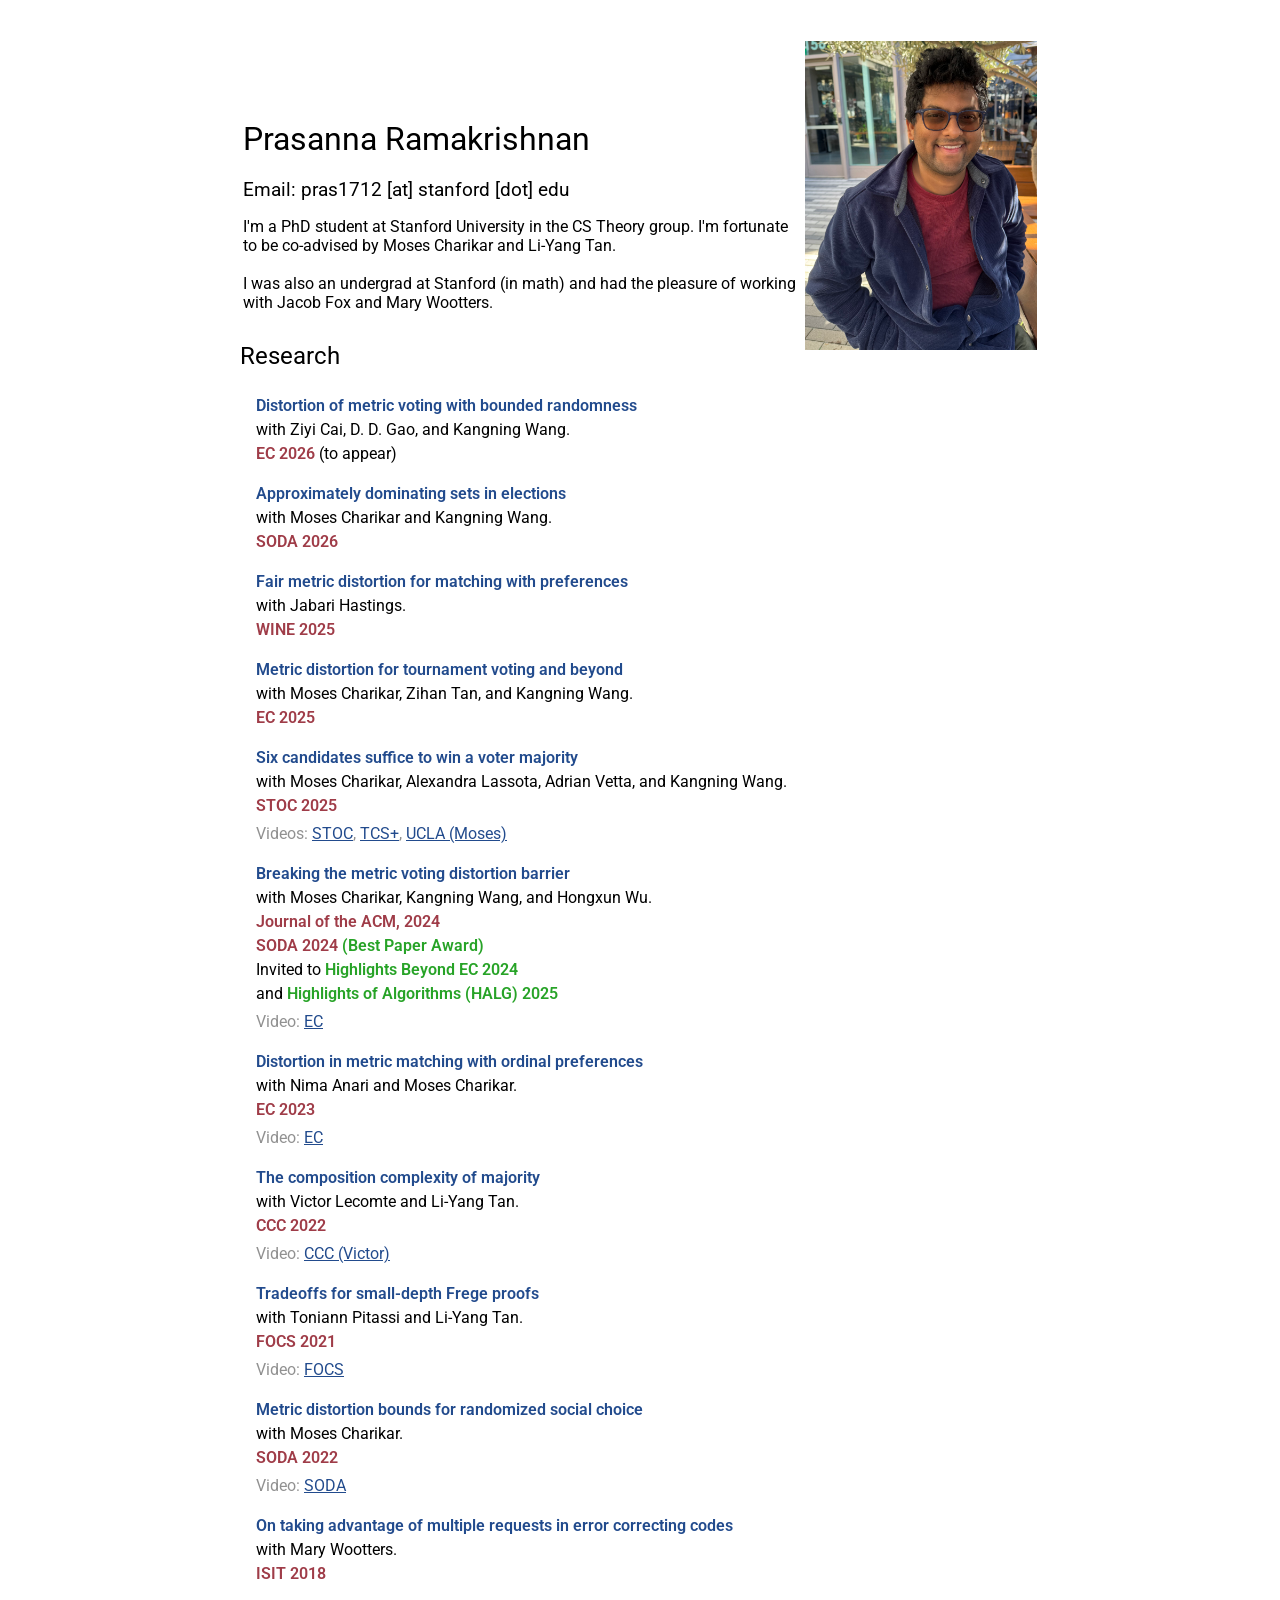
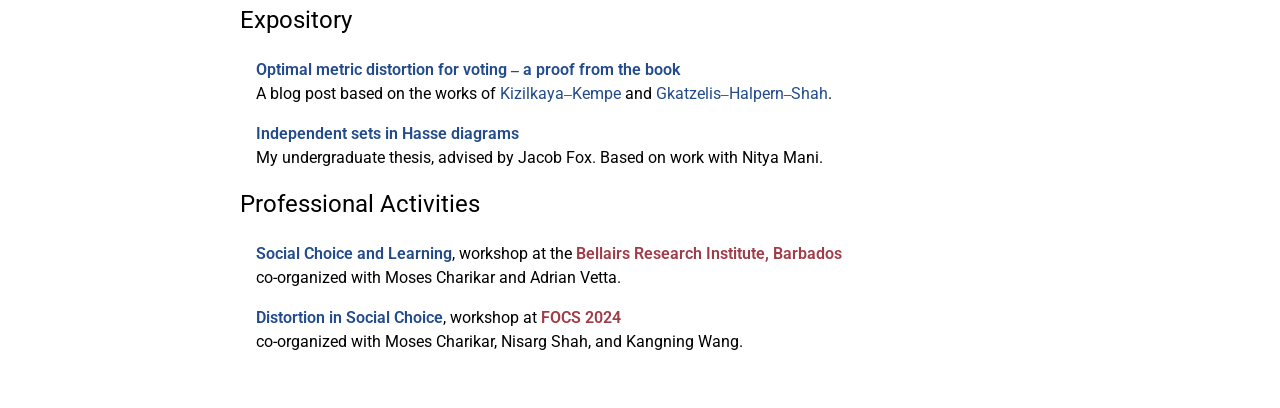
==== index.html @ f957ddaa "accepted to EC 2026" ====
<html>
    <head>
        <!-- I borrowed much of this from Saba Eskandarian, who is a really great guy
            https://crypto.stanford.edu/~saba/
        -->
        <title>
            Prasanna Ramakrishnan
        </title>

        <meta name="google-site-verification" content="ZoC6G767To0ddZ36Q3hKSgWgMZ3bg5sfzEWhWQR5rSc" />
        

        <!-- Add Google Fonts link for Roboto -->
        <link href="https://fonts.googleapis.com/css?family=Roboto&display=swap" rel="stylesheet">

        <style>

            body{
                /* font-family: Arial, Helvetica, sans-serif; */
                /*font-family: 'Trebuchet MS', sans-serif;*/
                font-family: 'Roboto', sans-serif;
                 /*font-family: 'Georgia', sans-serif; */
                padding: 30px;
                line-height: 1.5;
            }
            #main{
                /*background-color: #fffafa;*/
                max-width: 800px;
                margin: auto;
            }
            ul{
                list-style-type:none;
                padding-left: 0;
            }
            .paper{
                margin: 1em;
            }
            .award{
                color: #27a327;
                font-weight: 600;
            }
            .talk{
                color: #a7d2ec;
                font-weight: 100;
            }
            .co-authors{
                color: rgb(0, 0, 0);
            }
            .title{
                font-weight: 600;
            }
            .venue{
                font-weight: 600;
                /*color: #9D6446;*/
                color: #9F3C48;
            }
            .light{
                color: rgb(170, 170, 170);
            }
            a.reverse{ 
              color:#848484; 
              font-size:1em;
            } 
            h1{
                font-weight: normal;
            }
            h2{
                font-weight: normal;
            }
            h3{
                font-weight: normal;
                margin-bottom: 0px;
                margin-top: 0px;
            }
            a, a > tt {
                color:#224b8d;
                text-decoration: none;
            }
            a:hover {
                color:#848484;
            }
    
        </style>
    </head>
    
    <body><div id="main">
    <table>
    <tr>
    <td><br />
        <h1>Prasanna Ramakrishnan</h1>
    <h3>Email: pras1712 [at] stanford [dot] edu</h3>
    <p>I'm a PhD student at Stanford University in the CS Theory group. I'm fortunate to be co-advised by Moses Charikar and Li-Yang Tan. <br><br>

    I was also an undergrad at Stanford (in math) and had the pleasure of working with Jacob Fox and Mary Wootters.
    </a></p>

    <!-- <p>I was also an undergrad at Stanford (in math) and had the pleasure of working with Jacob Fox and Mary Wootters. </p> -->


    </td>
    <td><img src="pr-verve.jpg" width="232" height="309" align="right"><br /><span style="font-size: 75%; margin-left: 1em"></span></td>
    </tr>
    </table> 
    
    
    
    <h2 style="margin-top: -15px;">Research</h2>
    <p>
    <ul>

        <li class="paper">
            <a href="https://arxiv.org/abs/2602.08871">
            <span class="title">
                Distortion of metric voting with bounded randomness
            </span>
                </a><br />
    <span class="co-authors">with Ziyi Cai, D. D. Gao, and Kangning Wang.</span> <br />
    <span class="venue">EC 2026</span> (to appear)  
        </li>

         <li class="paper">
            <a href="https://arxiv.org/abs/2504.20372">
            <span class="title">
                Approximately dominating sets in elections
            </span>
                </a><br />
    <span class="co-authors">with Moses Charikar and Kangning Wang.</span> <br />
    <span class="venue">SODA 2026</span>  
        </li>

     	<li class="paper">
            <a href="https://arxiv.org/abs/2510.05460">
            <span class="title">
                Fair metric distortion for matching with preferences
            </span>
                </a><br />
    <span class="co-authors">with Jabari Hastings.</span> <br />
    <span class="venue">WINE 2025</span>  
        </li>


         <li class="paper">
            <a href="https://arxiv.org/abs/2505.13630">
            <span class="title">
                Metric distortion for tournament voting and beyond
            </span>
                </a><br />
    <span class="co-authors">with Moses Charikar, Zihan Tan, and Kangning Wang.</span> <br />
    <span class="venue">EC 2025</span> 
        </li>


    
         <li class="paper">
            <a href="https://arxiv.org/abs/2411.03390">
            <span class="title">
                Six candidates suffice to win a voter majority
            </span>
                </a><br />
    <span class="co-authors">with Moses Charikar, Alexandra Lassota, Adrian Vetta, and Kangning Wang.</span> <br />
    <span class="venue">STOC 2025</span> <br />
    
    <div style ="line-height:1.5em;color:#919191;font-size:1em;padding-top:.25em">
Videos: <a href="https://www.youtube.com/watch?v=F14DIkSh5DQ"><u>STOC</u></a>, <a href="https://www.youtube.com/watch?v=bHxgEHV146U"><u>TCS+</u></a>, <a href="https://www.youtube.com/watch?v=xcWMup4GXcs"><u>UCLA (Moses)</u></a> 
  </div>
        </li>
       
        <li class="paper">
            <a href="https://arxiv.org/abs/2306.17838">
            <span class="title">
                Breaking the metric voting distortion barrier
            </span>
                </a><br />
    <span class="co-authors">with Moses Charikar, Kangning Wang, and Hongxun Wu.</span> <br />
    <span class="venue"> Journal of the ACM, 2024</span><br />
    <span class="venue"> SODA 2024 </span> <span class="award">(Best Paper Award)</span> <br />
    Invited to  <span class="award">Highlights Beyond EC 2024</span> <br /> 
    and <span class="award">Highlights of Algorithms (HALG) 2025</span> <br/>
    <div style ="line-height:1.5em;color:#919191;font-size:1em;padding-top:.25em">
Video: <a href="https://www.youtube.com/watch?v=JP4caBw6sbk"><u>EC</u></a>
  </div>

        </li>
    
    
         <li class="paper">
            <a href="https://arxiv.org/abs/2305.12119">
                <span class="title">
                    Distortion in metric matching with ordinal preferences
                </span>
                </a><br />
    <span class="co-authors">with Nima Anari and Moses Charikar.</span> <br />
    <span class="venue">EC 2023</span><br/>
        
    <div style ="line-height:1.5em;color:#919191;font-size:1em;padding-top:.25em">
Video: <a href="https://youtu.be/SUSf5gjZhBo"><u>EC</u></a>
  </div>
  </li>
    
    
        <li class="paper">
            <a href="https://arxiv.org/abs/2205.02374">
                <span class="title">
                    The composition complexity of majority
                </span>
                </a><br />
    <span class="co-authors">with Victor Lecomte and Li-Yang Tan.</span> <br />
    <span class="venue">CCC 2022</span>
        <br/>
    <div style ="line-height:1.5em;color:#919191;font-size:1em;padding-top:.25em">
Video: <a href="https://www.youtube.com/watch?v=C3_VCwPAh_0"><u>CCC (Victor)</u></a>
  </div>
    
    
        <li class="paper">
            <a href="https://arxiv.org/abs/2111.07483">
                <span class="title">
                    Tradeoffs for small-depth Frege proofs
                </span>
                </a><br />
    <span class="co-authors">with Toniann Pitassi and Li-Yang Tan.</span> <br />
    <span class="venue">FOCS 2021</span>
        <br/>
    <div style ="line-height:1.5em;color:#919191;font-size:1em;padding-top:.25em">
Video: <a href="https://www.youtube.com/watch?v=I1C6q-HcM9Y"><u>FOCS</u></a>
  </div>

        </li>
    
        <li class="paper">
            <a href="https://arxiv.org/abs/2111.03694">
                <span class="title">
                Metric distortion bounds for randomized social choice
            </span>
                </a><br />
    <span class="co-authors">with Moses Charikar.</span> <br />
    <span class="venue">SODA 2022</span>
    <br/>
        
    <div style ="line-height:1.5em;color:#919191;font-size:1em;padding-top:.25em">
Video: <a href="https://www.youtube.com/watch?v=a3NoDWkccvk"><u>SODA</u></a>
  </div>
  </li>
    
    
        <li class="paper">
            <a href="https://arxiv.org/abs/1802.00875">
            <span class="title">
                On taking advantage of multiple requests in error correcting codes
            </span>
                </a><br />
    <span class="co-authors">with Mary Wootters.</span> <br />
    <span class="venue">ISIT 2018</span>
        </li>  
    
    </ul>
    </p>
    
    <h2 style="margin-top: 0px;">Expository</h2>
    <p>
    <ul>
       
        <li class="paper">
            <a href="https://theorydish.blog/2023/09/25/optimal-metric-distortion-for-voting-a-proof-from-the-book/">
                <span class="title">
                    Optimal metric distortion for voting <code>&#8212;</code> a proof from the book
                </span>
                </a><br />
    A blog post based on the works of <a href="https://arxiv.org/abs/2206.07098">Kizilkaya<code>&#8212;</code>Kempe</a> and <a href="https://arxiv.org/abs/2004.07447">Gkatzelis<code>&#8212;</code>Halpern<code>&#8212;</code>Shah</a>.
        </li>
    
    
            <li class="paper">
            <a href="https://web.stanford.edu/~pras1712/files/ug-thesis.pdf">
                <span class="title">
                Independent sets in Hasse diagrams
            </span>
                </a><br />
    My undergraduate thesis, advised by Jacob Fox. Based on work with Nitya Mani.
        </li>
    
    </ul>
    </p>
    
    
    <h2 style="margin-top: 0px;">Professional Activities</h2>
    <p>
    <ul>
        <li class="paper">
            <a href="https://www.math.mcgill.ca/vetta/workshop.html"><span class="title">Social Choice and Learning</span></a>, workshop at the <span class="venue">Bellairs Research Institute, Barbados</span> <br />
            co-organized with Moses Charikar and Adrian Vetta.
            </li>
        
        <li class="paper">
            <a href="https://sites.google.com/view/distortion-focs24/"><span class="title">Distortion in Social Choice</span></a>, workshop at <span class="venue">FOCS 2024</span> <br />
            co-organized with Moses Charikar, Nisarg Shah, and Kangning Wang.
            </li>
    </ul>
    </p>
    
    
    
    
    </div>
    </body>
    </html>
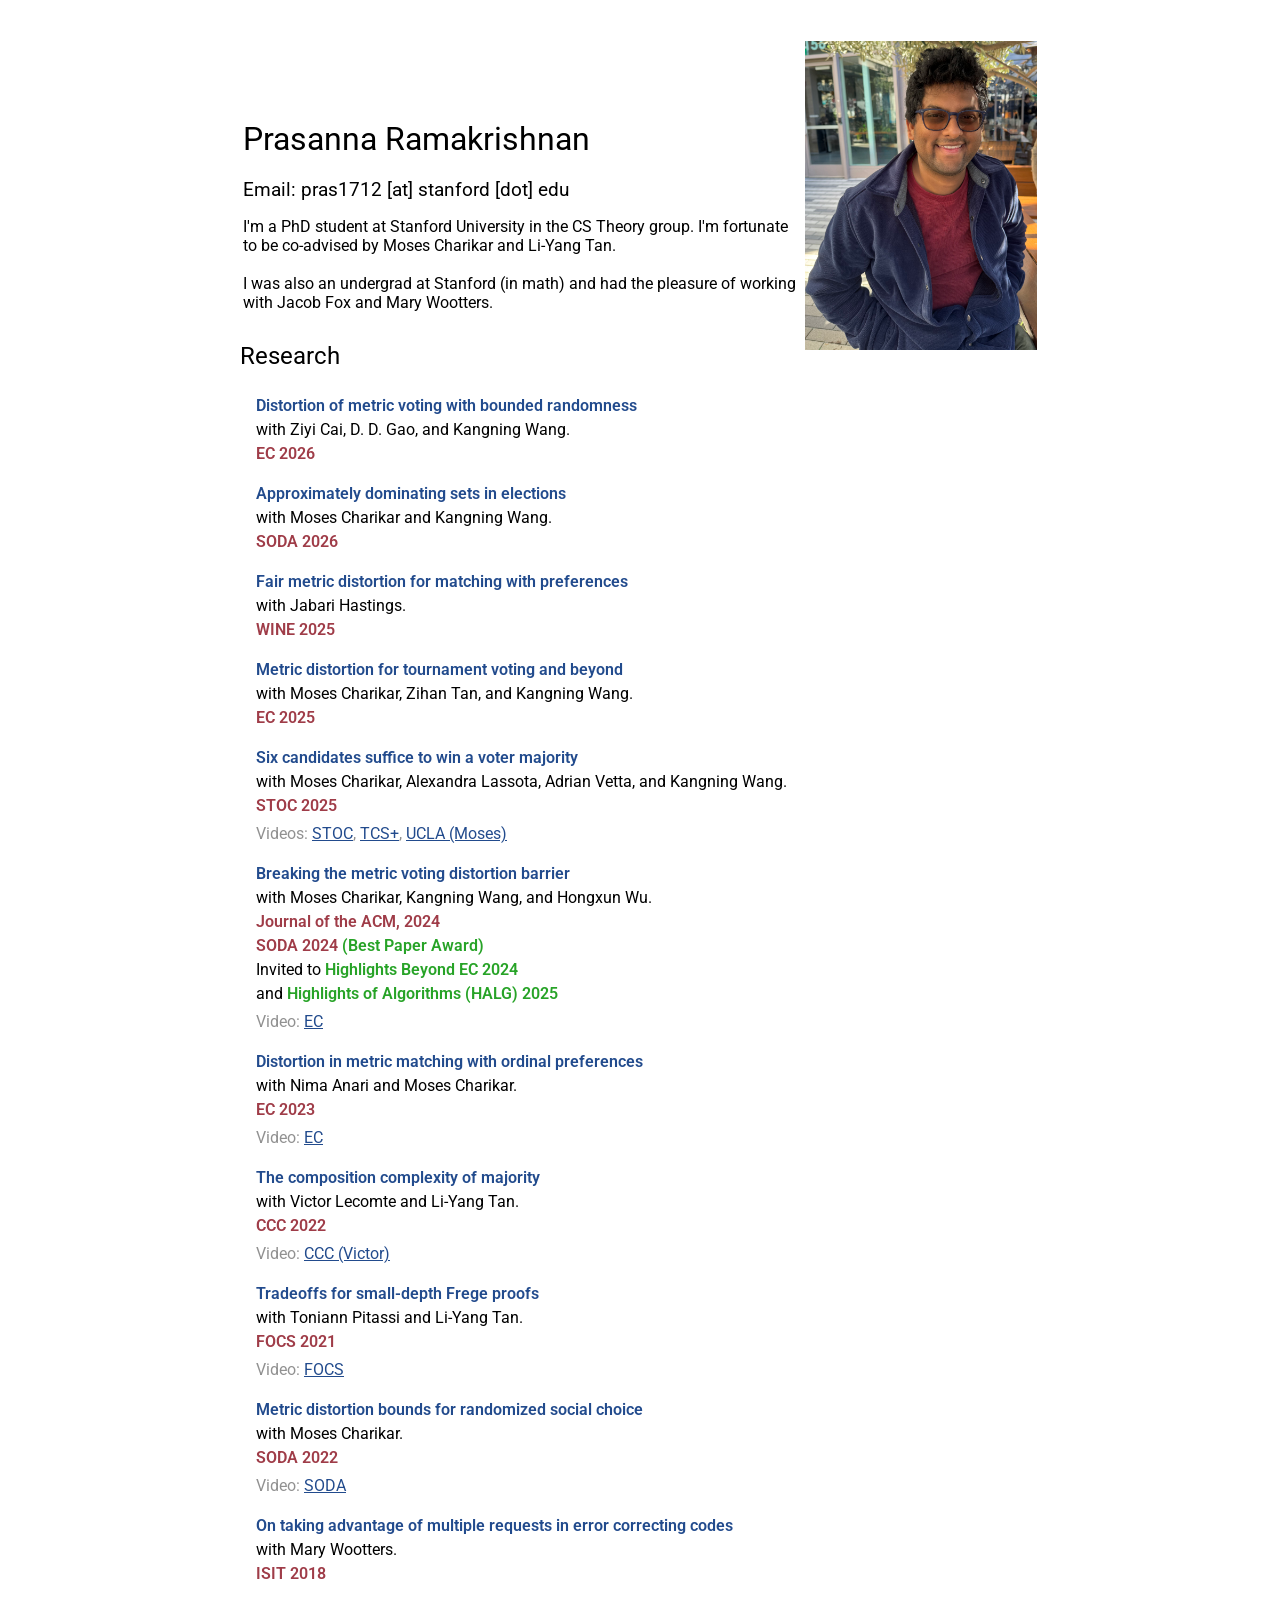
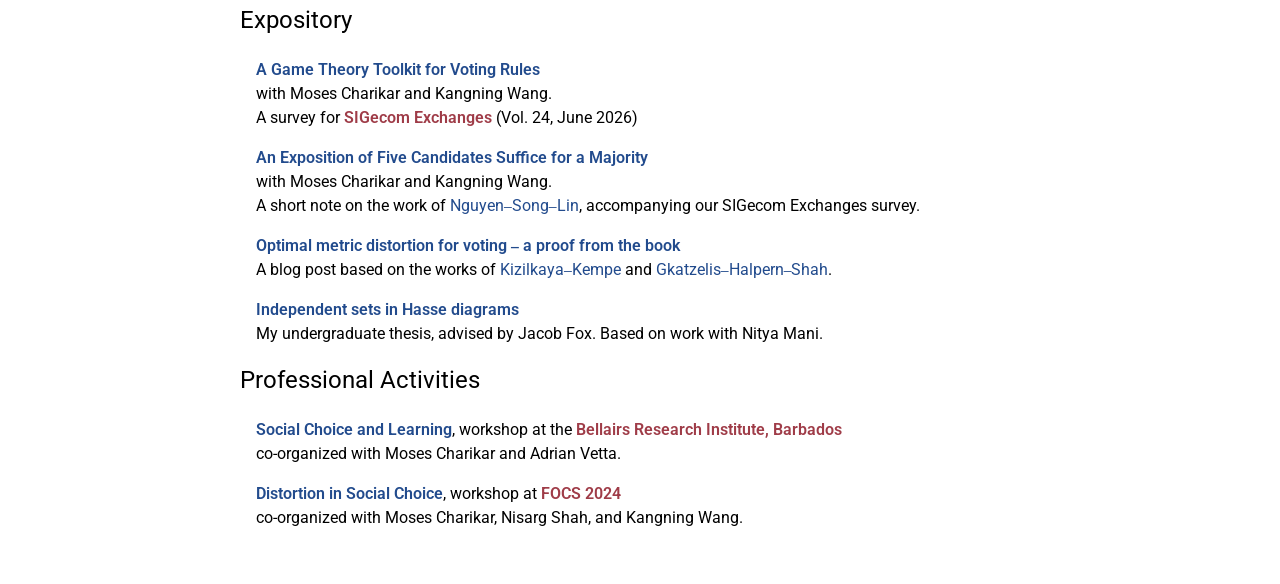
==== commit 02d66f54: "added sigecom exchanges article" ====
--- a/index.html
+++ b/index.html
@@ -116,7 +116,7 @@
             </span>
                 </a><br />
     <span class="co-authors">with Ziyi Cai, D. D. Gao, and Kangning Wang.</span> <br />
-    <span class="venue">EC 2026</span> (to appear)  
+    <span class="venue">EC 2026</span> 
         </li>
 
          <li class="paper">
@@ -260,6 +260,27 @@
     <h2 style="margin-top: 0px;">Expository</h2>
     <p>
     <ul>
+
+
+        <li class="paper">
+            <a href="https://www.sigecom.org/exchanges/volume_24/1/CHARIKAR.pdf">
+                <span class="title">
+                    A Game Theory Toolkit for Voting Rules
+                </span>
+                </a><br />
+    <span class="co-authors">with Moses Charikar and Kangning Wang.</span> <br />
+    A survey for <span class="venue">SIGecom Exchanges</span> (Vol. 24, June 2026) 
+        </li>
+
+        <li class="paper">
+            <a href="https://arxiv.org/abs/2606.14666">
+                <span class="title">
+                    An Exposition of Five Candidates Suffice for a Majority
+                </span>
+                </a><br />
+    <span class="co-authors">with Moses Charikar and Kangning Wang.</span> <br />
+    A short note on the work of <a href="https://arxiv.org/abs/2506.22133">Nguyen<code>&#8212;</code>Song<code>&#8212;</code>Lin</a>, accompanying our SIGecom Exchanges survey.
+        </li>
        
         <li class="paper">
             <a href="https://theorydish.blog/2023/09/25/optimal-metric-distortion-for-voting-a-proof-from-the-book/">
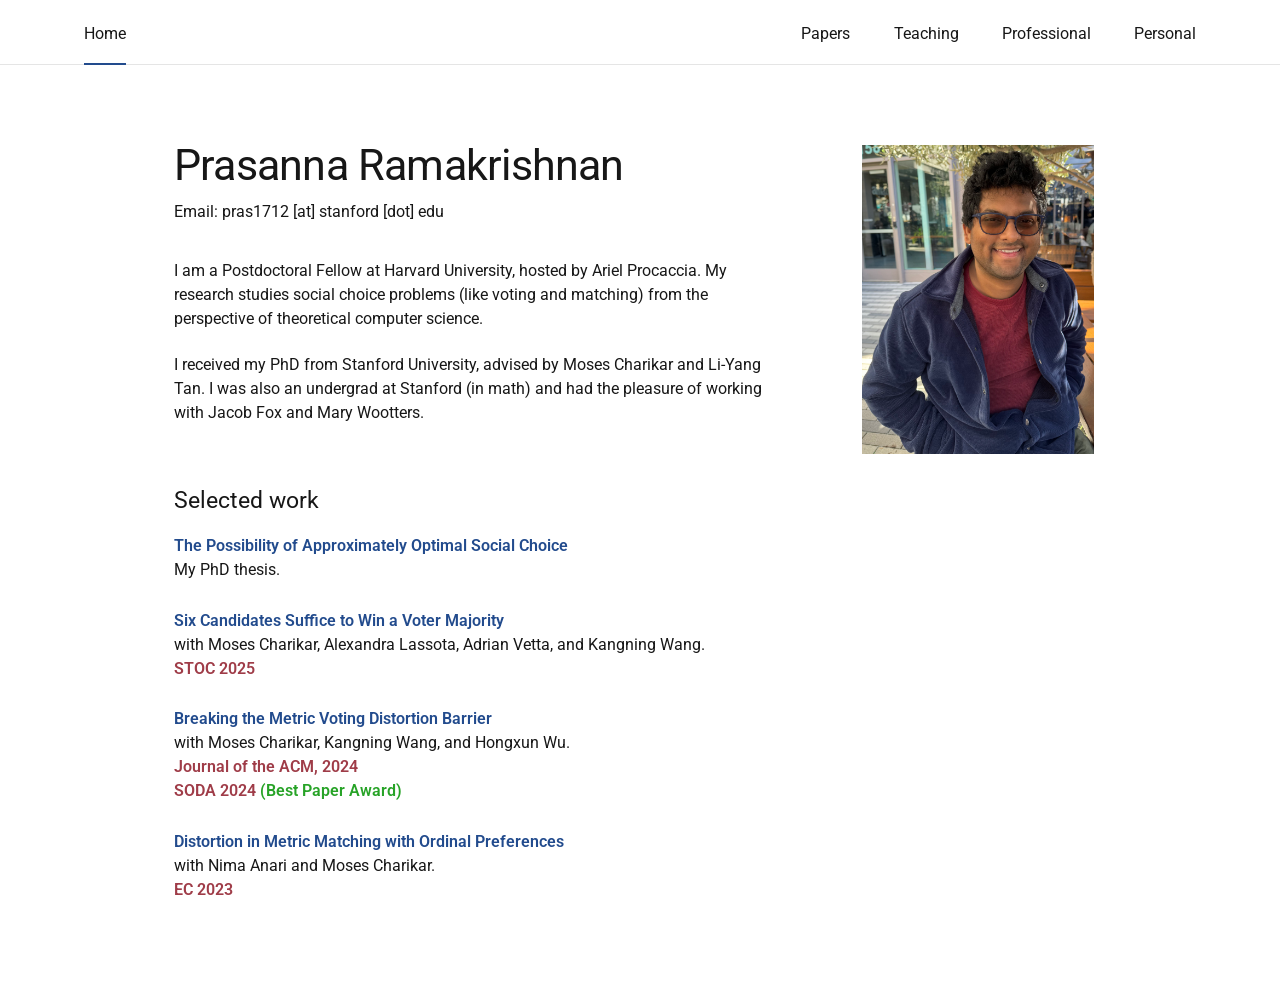
==== commit bffeda05: "postdoc website redesign" ====
--- a/index.html
+++ b/index.html
@@ -1,329 +1,69 @@
-
-<html>
-    <head>
-        <!-- I borrowed much of this from Saba Eskandarian, who is a really great guy
-            https://crypto.stanford.edu/~saba/
-        -->
-        <title>
-            Prasanna Ramakrishnan
-        </title>
-
-        <meta name="google-site-verification" content="ZoC6G767To0ddZ36Q3hKSgWgMZ3bg5sfzEWhWQR5rSc" />
-        
-
-        <!-- Add Google Fonts link for Roboto -->
-        <link href="https://fonts.googleapis.com/css?family=Roboto&display=swap" rel="stylesheet">
-
-        <style>
-
-            body{
-                /* font-family: Arial, Helvetica, sans-serif; */
-                /*font-family: 'Trebuchet MS', sans-serif;*/
-                font-family: 'Roboto', sans-serif;
-                 /*font-family: 'Georgia', sans-serif; */
-                padding: 30px;
-                line-height: 1.5;
-            }
-            #main{
-                /*background-color: #fffafa;*/
-                max-width: 800px;
-                margin: auto;
-            }
-            ul{
-                list-style-type:none;
-                padding-left: 0;
-            }
-            .paper{
-                margin: 1em;
-            }
-            .award{
-                color: #27a327;
-                font-weight: 600;
-            }
-            .talk{
-                color: #a7d2ec;
-                font-weight: 100;
-            }
-            .co-authors{
-                color: rgb(0, 0, 0);
-            }
-            .title{
-                font-weight: 600;
-            }
-            .venue{
-                font-weight: 600;
-                /*color: #9D6446;*/
-                color: #9F3C48;
-            }
-            .light{
-                color: rgb(170, 170, 170);
-            }
-            a.reverse{ 
-              color:#848484; 
-              font-size:1em;
-            } 
-            h1{
-                font-weight: normal;
-            }
-            h2{
-                font-weight: normal;
-            }
-            h3{
-                font-weight: normal;
-                margin-bottom: 0px;
-                margin-top: 0px;
-            }
-            a, a > tt {
-                color:#224b8d;
-                text-decoration: none;
-            }
-            a:hover {
-                color:#848484;
-            }
-    
-        </style>
-    </head>
-    
-    <body><div id="main">
-    <table>
-    <tr>
-    <td><br />
-        <h1>Prasanna Ramakrishnan</h1>
-    <h3>Email: pras1712 [at] stanford [dot] edu</h3>
-    <p>I'm a PhD student at Stanford University in the CS Theory group. I'm fortunate to be co-advised by Moses Charikar and Li-Yang Tan. <br><br>
-
-    I was also an undergrad at Stanford (in math) and had the pleasure of working with Jacob Fox and Mary Wootters.
-    </a></p>
-
-    <!-- <p>I was also an undergrad at Stanford (in math) and had the pleasure of working with Jacob Fox and Mary Wootters. </p> -->
-
-
-    </td>
-    <td><img src="pr-verve.jpg" width="232" height="309" align="right"><br /><span style="font-size: 75%; margin-left: 1em"></span></td>
-    </tr>
-    </table> 
-    
-    
-    
-    <h2 style="margin-top: -15px;">Research</h2>
-    <p>
-    <ul>
-
-        <li class="paper">
-            <a href="https://arxiv.org/abs/2602.08871">
-            <span class="title">
-                Distortion of metric voting with bounded randomness
-            </span>
-                </a><br />
-    <span class="co-authors">with Ziyi Cai, D. D. Gao, and Kangning Wang.</span> <br />
-    <span class="venue">EC 2026</span> 
-        </li>
-
-         <li class="paper">
-            <a href="https://arxiv.org/abs/2504.20372">
-            <span class="title">
-                Approximately dominating sets in elections
-            </span>
-                </a><br />
-    <span class="co-authors">with Moses Charikar and Kangning Wang.</span> <br />
-    <span class="venue">SODA 2026</span>  
-        </li>
-
-     	<li class="paper">
-            <a href="https://arxiv.org/abs/2510.05460">
-            <span class="title">
-                Fair metric distortion for matching with preferences
-            </span>
-                </a><br />
-    <span class="co-authors">with Jabari Hastings.</span> <br />
-    <span class="venue">WINE 2025</span>  
-        </li>
-
-
-         <li class="paper">
-            <a href="https://arxiv.org/abs/2505.13630">
-            <span class="title">
-                Metric distortion for tournament voting and beyond
-            </span>
-                </a><br />
-    <span class="co-authors">with Moses Charikar, Zihan Tan, and Kangning Wang.</span> <br />
-    <span class="venue">EC 2025</span> 
-        </li>
-
-
-    
-         <li class="paper">
-            <a href="https://arxiv.org/abs/2411.03390">
-            <span class="title">
-                Six candidates suffice to win a voter majority
-            </span>
-                </a><br />
-    <span class="co-authors">with Moses Charikar, Alexandra Lassota, Adrian Vetta, and Kangning Wang.</span> <br />
-    <span class="venue">STOC 2025</span> <br />
-    
-    <div style ="line-height:1.5em;color:#919191;font-size:1em;padding-top:.25em">
-Videos: <a href="https://www.youtube.com/watch?v=F14DIkSh5DQ"><u>STOC</u></a>, <a href="https://www.youtube.com/watch?v=bHxgEHV146U"><u>TCS+</u></a>, <a href="https://www.youtube.com/watch?v=xcWMup4GXcs"><u>UCLA (Moses)</u></a> 
-  </div>
-        </li>
-       
-        <li class="paper">
-            <a href="https://arxiv.org/abs/2306.17838">
-            <span class="title">
-                Breaking the metric voting distortion barrier
-            </span>
-                </a><br />
-    <span class="co-authors">with Moses Charikar, Kangning Wang, and Hongxun Wu.</span> <br />
-    <span class="venue"> Journal of the ACM, 2024</span><br />
-    <span class="venue"> SODA 2024 </span> <span class="award">(Best Paper Award)</span> <br />
-    Invited to  <span class="award">Highlights Beyond EC 2024</span> <br /> 
-    and <span class="award">Highlights of Algorithms (HALG) 2025</span> <br/>
-    <div style ="line-height:1.5em;color:#919191;font-size:1em;padding-top:.25em">
-Video: <a href="https://www.youtube.com/watch?v=JP4caBw6sbk"><u>EC</u></a>
-  </div>
-
-        </li>
-    
-    
-         <li class="paper">
-            <a href="https://arxiv.org/abs/2305.12119">
-                <span class="title">
-                    Distortion in metric matching with ordinal preferences
-                </span>
-                </a><br />
-    <span class="co-authors">with Nima Anari and Moses Charikar.</span> <br />
-    <span class="venue">EC 2023</span><br/>
-        
-    <div style ="line-height:1.5em;color:#919191;font-size:1em;padding-top:.25em">
-Video: <a href="https://youtu.be/SUSf5gjZhBo"><u>EC</u></a>
-  </div>
-  </li>
-    
-    
-        <li class="paper">
-            <a href="https://arxiv.org/abs/2205.02374">
-                <span class="title">
-                    The composition complexity of majority
-                </span>
-                </a><br />
-    <span class="co-authors">with Victor Lecomte and Li-Yang Tan.</span> <br />
-    <span class="venue">CCC 2022</span>
-        <br/>
-    <div style ="line-height:1.5em;color:#919191;font-size:1em;padding-top:.25em">
-Video: <a href="https://www.youtube.com/watch?v=C3_VCwPAh_0"><u>CCC (Victor)</u></a>
-  </div>
-    
-    
-        <li class="paper">
-            <a href="https://arxiv.org/abs/2111.07483">
-                <span class="title">
-                    Tradeoffs for small-depth Frege proofs
-                </span>
-                </a><br />
-    <span class="co-authors">with Toniann Pitassi and Li-Yang Tan.</span> <br />
-    <span class="venue">FOCS 2021</span>
-        <br/>
-    <div style ="line-height:1.5em;color:#919191;font-size:1em;padding-top:.25em">
-Video: <a href="https://www.youtube.com/watch?v=I1C6q-HcM9Y"><u>FOCS</u></a>
-  </div>
-
-        </li>
-    
-        <li class="paper">
-            <a href="https://arxiv.org/abs/2111.03694">
-                <span class="title">
-                Metric distortion bounds for randomized social choice
-            </span>
-                </a><br />
-    <span class="co-authors">with Moses Charikar.</span> <br />
-    <span class="venue">SODA 2022</span>
-    <br/>
-        
-    <div style ="line-height:1.5em;color:#919191;font-size:1em;padding-top:.25em">
-Video: <a href="https://www.youtube.com/watch?v=a3NoDWkccvk"><u>SODA</u></a>
-  </div>
-  </li>
-    
-    
-        <li class="paper">
-            <a href="https://arxiv.org/abs/1802.00875">
-            <span class="title">
-                On taking advantage of multiple requests in error correcting codes
-            </span>
-                </a><br />
-    <span class="co-authors">with Mary Wootters.</span> <br />
-    <span class="venue">ISIT 2018</span>
-        </li>  
-    
-    </ul>
-    </p>
-    
-    <h2 style="margin-top: 0px;">Expository</h2>
-    <p>
-    <ul>
-
-
-        <li class="paper">
-            <a href="https://www.sigecom.org/exchanges/volume_24/1/CHARIKAR.pdf">
-                <span class="title">
-                    A Game Theory Toolkit for Voting Rules
-                </span>
-                </a><br />
-    <span class="co-authors">with Moses Charikar and Kangning Wang.</span> <br />
-    A survey for <span class="venue">SIGecom Exchanges</span> (Vol. 24, June 2026) 
-        </li>
-
-        <li class="paper">
-            <a href="https://arxiv.org/abs/2606.14666">
-                <span class="title">
-                    An Exposition of Five Candidates Suffice for a Majority
-                </span>
-                </a><br />
-    <span class="co-authors">with Moses Charikar and Kangning Wang.</span> <br />
-    A short note on the work of <a href="https://arxiv.org/abs/2506.22133">Nguyen<code>&#8212;</code>Song<code>&#8212;</code>Lin</a>, accompanying our SIGecom Exchanges survey.
-        </li>
-       
-        <li class="paper">
-            <a href="https://theorydish.blog/2023/09/25/optimal-metric-distortion-for-voting-a-proof-from-the-book/">
-                <span class="title">
-                    Optimal metric distortion for voting <code>&#8212;</code> a proof from the book
-                </span>
-                </a><br />
-    A blog post based on the works of <a href="https://arxiv.org/abs/2206.07098">Kizilkaya<code>&#8212;</code>Kempe</a> and <a href="https://arxiv.org/abs/2004.07447">Gkatzelis<code>&#8212;</code>Halpern<code>&#8212;</code>Shah</a>.
-        </li>
-    
-    
-            <li class="paper">
-            <a href="https://web.stanford.edu/~pras1712/files/ug-thesis.pdf">
-                <span class="title">
-                Independent sets in Hasse diagrams
-            </span>
-                </a><br />
-    My undergraduate thesis, advised by Jacob Fox. Based on work with Nitya Mani.
-        </li>
-    
-    </ul>
-    </p>
-    
-    
-    <h2 style="margin-top: 0px;">Professional Activities</h2>
-    <p>
-    <ul>
-        <li class="paper">
-            <a href="https://www.math.mcgill.ca/vetta/workshop.html"><span class="title">Social Choice and Learning</span></a>, workshop at the <span class="venue">Bellairs Research Institute, Barbados</span> <br />
-            co-organized with Moses Charikar and Adrian Vetta.
+<!doctype html>
+<html lang="en">
+  <head>
+    <meta charset="utf-8">
+    <meta name="viewport" content="width=device-width, initial-scale=1">
+    <title>Prasanna Ramakrishnan</title>
+    <meta name="description" content="Academic website of Prasanna Ramakrishnan, a theoretical computer scientist studying social choice.">
+    <meta name="google-site-verification" content="ZoC6G767To0ddZ36Q3hKSgWgMZ3bg5sfzEWhWQR5rSc">
+    <link rel="preconnect" href="https://fonts.googleapis.com">
+    <link rel="preconnect" href="https://fonts.gstatic.com" crossorigin>
+    <link href="https://fonts.googleapis.com/css2?family=Roboto:wght@400;500;600&amp;display=swap" rel="stylesheet">
+    <link rel="stylesheet" href="styles.css">
+  </head>
+  <body>
+    <div class="site-shell">
+      <header class="site-header">
+        <nav class="site-nav" aria-label="Primary navigation">
+          <a class="nav-link active" href="index.html" aria-current="page">Home</a>
+          <div class="nav-group">
+            <a class="nav-link" href="papers.html">Papers</a>
+            <a class="nav-link" href="teaching.html">Teaching</a>
+            <a class="nav-link" href="professional.html">Professional</a>
+            <a class="nav-link" href="personal.html">Personal</a>
+          </div>
+        </nav>
+      </header>
+      <main class="home-main">
+        <section class="intro" aria-labelledby="page-title">
+          <div class="intro-copy">
+            <h1 id="page-title">Prasanna Ramakrishnan</h1>
+            <p class="email">Email: pras1712 [at] stanford [dot] edu</p>
+            <div class="bio">
+              <p>I am a Postdoctoral Fellow at Harvard University, hosted by Ariel Procaccia. My research studies social choice problems (like voting and matching) from the perspective of theoretical computer science.</p>
+              <p>I received my PhD from Stanford University, advised by Moses Charikar and Li-Yang Tan. I was also an undergrad at Stanford (in math) and had the pleasure of working with Jacob Fox and Mary Wootters.</p>
+            </div>
+          </div>
+          <img class="portrait" src="pr-verve.jpg" alt="Prasanna Ramakrishnan" width="232" height="309">
+        </section>
+        <section class="selected-work" aria-labelledby="selected-work-heading">
+          <h2 id="selected-work-heading">Selected work</h2>
+          <ul class="paper-list selected-work-list">
+            <li class="paper-item">
+              <a class="paper-title" href="https://purl.stanford.edu/mh952mh5921">The Possibility of Approximately Optimal Social Choice</a>
+              <div>My PhD thesis.</div>
             </li>
-        
-        <li class="paper">
-            <a href="https://sites.google.com/view/distortion-focs24/"><span class="title">Distortion in Social Choice</span></a>, workshop at <span class="venue">FOCS 2024</span> <br />
-            co-organized with Moses Charikar, Nisarg Shah, and Kangning Wang.
+            <li class="paper-item">
+              <a class="paper-title" href="https://arxiv.org/abs/2411.03390">Six Candidates Suffice to Win a Voter Majority</a>
+              <div>with Moses Charikar, Alexandra Lassota, Adrian Vetta, and Kangning Wang.</div>
+              <div><span class="venue">STOC 2025</span></div>
             </li>
-    </ul>
-    </p>
-    
-    
-    
-    
+            <li class="paper-item">
+              <a class="paper-title" href="https://arxiv.org/abs/2306.17838">Breaking the Metric Voting Distortion Barrier</a>
+              <div>with Moses Charikar, Kangning Wang, and Hongxun Wu.</div>
+              <div>
+                <span class="venue">Journal of the ACM, 2024</span><br>
+                <span class="venue">SODA 2024</span> <span class="award">(Best Paper Award)</span>
+              </div>
+            </li>
+            <li class="paper-item">
+              <a class="paper-title" href="https://arxiv.org/abs/2305.12119">Distortion in Metric Matching with Ordinal Preferences</a>
+              <div>with Nima Anari and Moses Charikar.</div>
+              <div><span class="venue">EC 2023</span></div>
+            </li>
+          </ul>
+        </section>
+      </main>
     </div>
-    </body>
-    </html>
-    +  </body>
+</html>
--- a/styles.css
+++ b/styles.css
@@ -0,0 +1,302 @@
+:root {
+  --background: #ffffff;
+  --text: #171717;
+  --link: #224b8d;
+  --muted: #848484;
+  --rule: #e5e5e5;
+  --venue: #9f3c48;
+  --award: #27a327;
+}
+
+* {
+  box-sizing: border-box;
+}
+
+html {
+  min-width: 320px;
+  background: var(--background);
+}
+
+body {
+  margin: 0;
+  background: var(--background);
+  color: var(--text);
+  font-family: 'Roboto', Arial, Helvetica, sans-serif;
+  font-size: 16px;
+  line-height: 1.5;
+}
+
+a {
+  color: var(--link);
+  text-decoration: none;
+}
+
+a:hover {
+  color: var(--muted);
+}
+
+.site-shell {
+  min-height: 100vh;
+}
+
+.site-header {
+  position: sticky;
+  top: 0;
+  z-index: 10;
+  background: var(--background);
+  border-bottom: 1px solid var(--rule);
+}
+
+.site-nav {
+  display: flex;
+  align-items: center;
+  justify-content: space-between;
+  gap: 3rem;
+  max-width: 1160px;
+  margin: 0 auto;
+  padding: 1.2rem 1.5rem 1rem;
+}
+
+.nav-group {
+  display: flex;
+  gap: clamp(1.1rem, 3.5vw, 2.7rem);
+}
+
+.nav-link {
+  position: relative;
+  flex: 0 0 auto;
+  padding: 0.15rem 0;
+  color: var(--text);
+  font-size: 0.98rem;
+}
+
+.nav-link:hover {
+  color: var(--link);
+}
+
+.nav-link.active::after {
+  content: '';
+  position: absolute;
+  right: 0;
+  bottom: -1.1rem;
+  left: 0;
+  height: 2px;
+  background: var(--link);
+}
+
+.home-main {
+  width: 100%;
+  max-width: 980px;
+  margin: 0 auto;
+  padding: clamp(3.75rem, 6vw, 5rem) 1.5rem 6rem;
+}
+
+.intro {
+  display: grid;
+  grid-template-columns: minmax(0, 600px) 232px;
+  align-items: start;
+  gap: clamp(3rem, 7vw, 5.5rem);
+  width: 100%;
+}
+
+.intro-copy {
+  max-width: 590px;
+}
+
+h1 {
+  margin: 0 0 0.55rem;
+  font-size: clamp(2rem, 4vw, 2.7rem);
+  font-weight: 400;
+  line-height: 1.15;
+  letter-spacing: -0.018em;
+}
+
+h2 {
+  margin: 0 0 1.2rem;
+  font-size: 1.45rem;
+  font-weight: 400;
+  line-height: 1.25;
+}
+
+.email {
+  margin: 0;
+  font-size: 1.02rem;
+}
+
+.bio {
+  margin-top: 2.15rem;
+}
+
+.bio p {
+  margin: 0;
+}
+
+.bio p + p {
+  margin-top: 1.4rem;
+}
+
+.portrait {
+  display: block;
+  width: 232px;
+  height: 309px;
+  margin-top: 0.25rem;
+  object-fit: cover;
+}
+
+.selected-work {
+  max-width: 760px;
+  margin-top: 2rem;
+}
+
+.selected-work-list .paper-item:last-child {
+  margin-bottom: 0;
+}
+
+.content-main {
+  width: 100%;
+  max-width: 900px;
+  margin: 0 auto;
+  padding: 3.5rem 1.5rem 5.5rem;
+}
+
+.content-main.wide {
+  max-width: 1160px;
+}
+
+.visually-hidden {
+  position: absolute;
+  width: 1px;
+  height: 1px;
+  padding: 0;
+  margin: -1px;
+  overflow: hidden;
+  clip: rect(0, 0, 0, 0);
+  white-space: nowrap;
+  border: 0;
+}
+
+.papers-grid {
+  display: grid;
+  grid-template-columns: minmax(0, 1.3fr) minmax(300px, 0.9fr);
+  gap: clamp(3rem, 6vw, 4.75rem);
+}
+
+.paper-list,
+.professional-list {
+  margin: 0;
+  padding: 0;
+  list-style: none;
+}
+
+.paper-item {
+  margin: 0 0 1.65rem;
+  text-wrap: pretty;
+}
+
+.paper-title {
+  display: inline;
+  font-weight: 600;
+  text-wrap: pretty;
+}
+
+.venue {
+  color: var(--venue);
+  font-weight: 600;
+}
+
+.award {
+  color: var(--award);
+  font-weight: 600;
+}
+
+.paper-videos {
+  margin-top: 0.28rem;
+  color: #919191;
+}
+
+.paper-videos a {
+  text-decoration: underline;
+  text-underline-offset: 2px;
+}
+
+.program-committees {
+  margin-top: 2.75rem;
+}
+
+.teaching-list {
+  margin: 0;
+  padding-left: 1.35rem;
+}
+
+.teaching-list li + li {
+  margin-top: 0.55rem;
+}
+
+.section-leader-note {
+  margin: 2rem 0 0;
+}
+
+.professional-list li {
+  margin-bottom: 2rem;
+}
+
+.program-committees p {
+  margin: 0;
+}
+
+.personal-main {
+  display: grid;
+  place-items: center;
+  min-height: calc(100vh - 61px);
+  padding: 2rem;
+}
+
+.personal-main p {
+  margin: 0;
+  text-align: center;
+}
+
+.personal-status {
+  display: inline-block;
+  margin-top: 0.3rem;
+  color: var(--muted);
+  font-size: 0.95rem;
+}
+
+@media (max-width: 700px) {
+  .site-nav {
+    gap: 2.5rem;
+    overflow-x: auto;
+    overflow-y: hidden;
+    scrollbar-width: none;
+  }
+
+  .site-nav::-webkit-scrollbar {
+    display: none;
+  }
+
+  .intro {
+    grid-template-columns: minmax(0, 1fr) clamp(106px, 30vw, 174px);
+    gap: clamp(1rem, 5vw, 2.5rem);
+    max-width: 620px;
+  }
+
+  .portrait {
+    width: 100%;
+    height: auto;
+  }
+
+  .home-main {
+    padding: 3.25rem 1rem 4rem;
+  }
+
+  .content-main {
+    padding: 3rem 1rem 4rem;
+  }
+
+  .papers-grid {
+    grid-template-columns: 1fr;
+    gap: 2.5rem;
+  }
+
+}
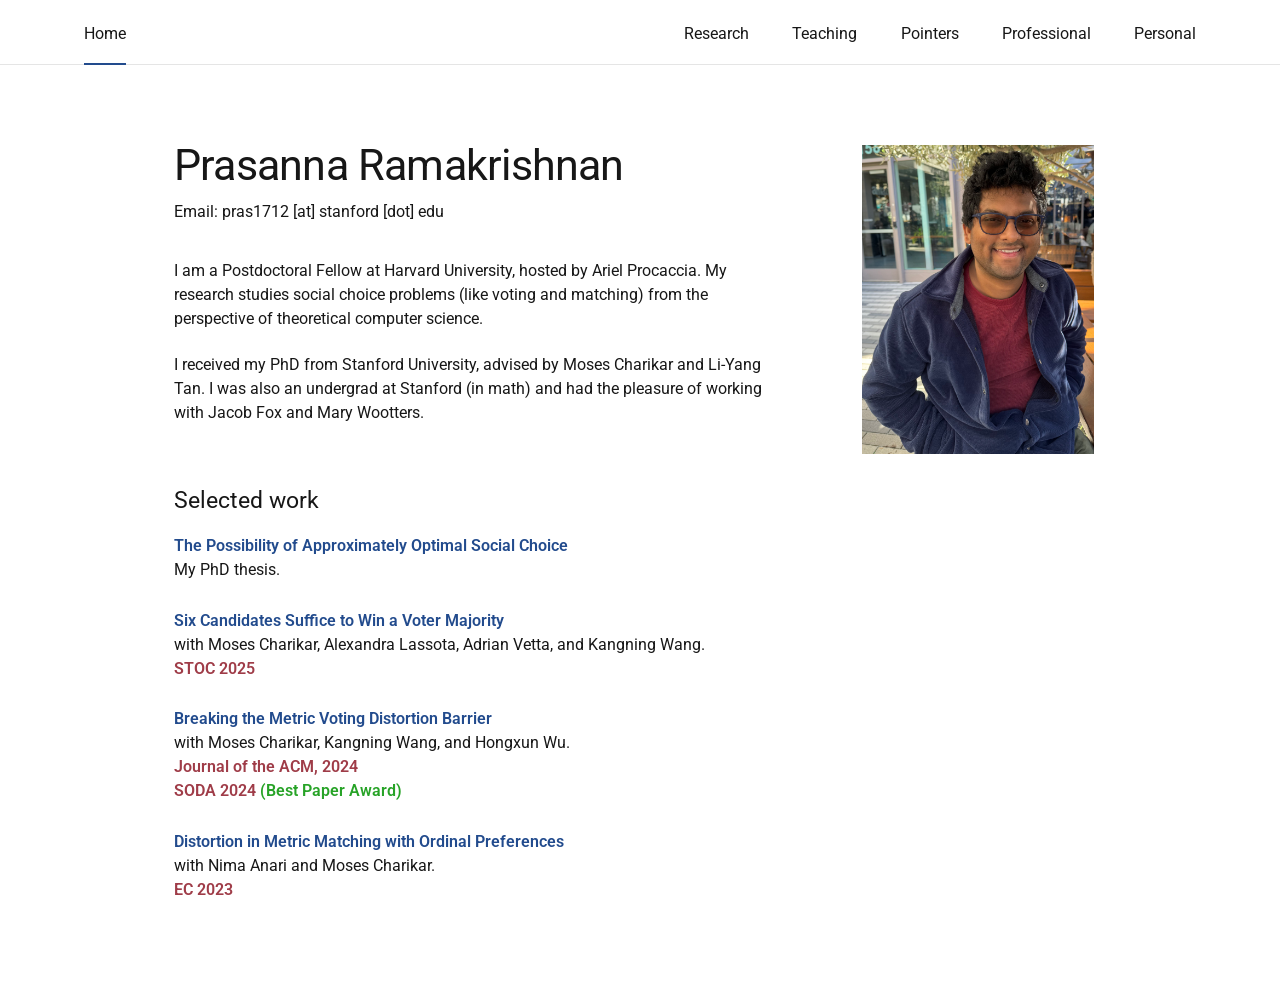
==== commit ad431ba2: "added pointers and updated papers page" ====
--- a/index.html
+++ b/index.html
@@ -17,8 +17,9 @@
         <nav class="site-nav" aria-label="Primary navigation">
           <a class="nav-link active" href="index.html" aria-current="page">Home</a>
           <div class="nav-group">
-            <a class="nav-link" href="papers.html">Papers</a>
+            <a class="nav-link" href="papers.html">Research</a>
             <a class="nav-link" href="teaching.html">Teaching</a>
+            <a class="nav-link" href="pointers.html">Pointers</a>
             <a class="nav-link" href="professional.html">Professional</a>
             <a class="nav-link" href="personal.html">Personal</a>
           </div>
--- a/styles.css
+++ b/styles.css
@@ -177,7 +177,7 @@
 
 .papers-grid {
   display: grid;
-  grid-template-columns: minmax(0, 1.3fr) minmax(300px, 0.9fr);
+  grid-template-columns: minmax(0, 1.2fr) minmax(300px, 1fr);
   gap: clamp(3rem, 6vw, 4.75rem);
 }
 
@@ -191,6 +191,31 @@
 .paper-item {
   margin: 0 0 1.65rem;
   text-wrap: pretty;
+}
+
+.paper-item.ai-boundary-paper {
+  margin-bottom: 0.7rem;
+}
+
+.era-divider {
+  display: flex;
+  align-items: center;
+  gap: 0.8rem;
+  margin: 0 0 1.65rem;
+  color: var(--muted);
+  font-size: 1.2rem;
+}
+
+.era-divider::before,
+.era-divider::after {
+  content: '';
+  flex: 1;
+  height: 1px;
+  background: var(--rule);
+}
+
+.era-divider span {
+  white-space: nowrap;
 }
 
 .paper-title {
@@ -242,6 +267,43 @@
 
 .program-committees p {
   margin: 0;
+}
+
+.pointers-intro {
+  margin: 0 0 1.5rem;
+}
+
+.pointer-list {
+  margin: 0;
+  padding-left: 1.35rem;
+  list-style: disc;
+}
+
+.pointer-list li {
+  text-wrap: pretty;
+}
+
+.pointer-title {
+  font-style: italic;
+  font-weight: 400;
+}
+
+.pointer-list li + li {
+  margin-top: 1.15rem;
+}
+
+.pointer-note {
+  margin: 0.3rem 0 0;
+  color: #555555;
+  font-size: 0.95rem;
+}
+
+.pointers-intro-spaced {
+  margin: 2rem 0 1.5rem;
+}
+
+.pointers-main .era-divider {
+  margin: 2rem 0;
 }
 
 .personal-main {
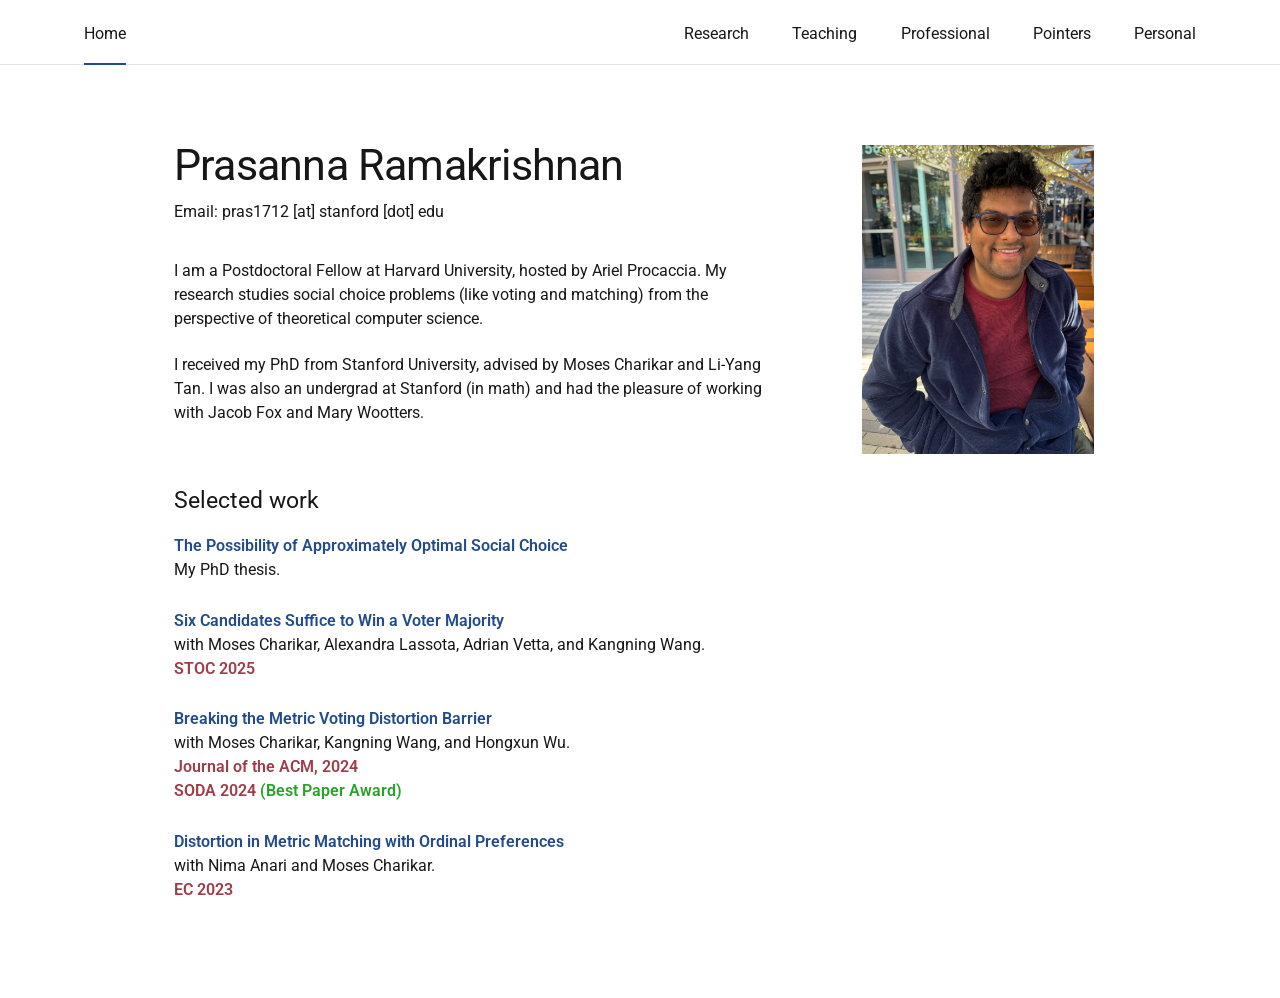
==== commit 5f409218: "reorder of top" ====
--- a/index.html
+++ b/index.html
@@ -19,8 +19,8 @@
           <div class="nav-group">
             <a class="nav-link" href="papers.html">Research</a>
             <a class="nav-link" href="teaching.html">Teaching</a>
+            <a class="nav-link" href="professional.html">Professional</a>
             <a class="nav-link" href="pointers.html">Pointers</a>
-            <a class="nav-link" href="professional.html">Professional</a>
             <a class="nav-link" href="personal.html">Personal</a>
           </div>
         </nav>
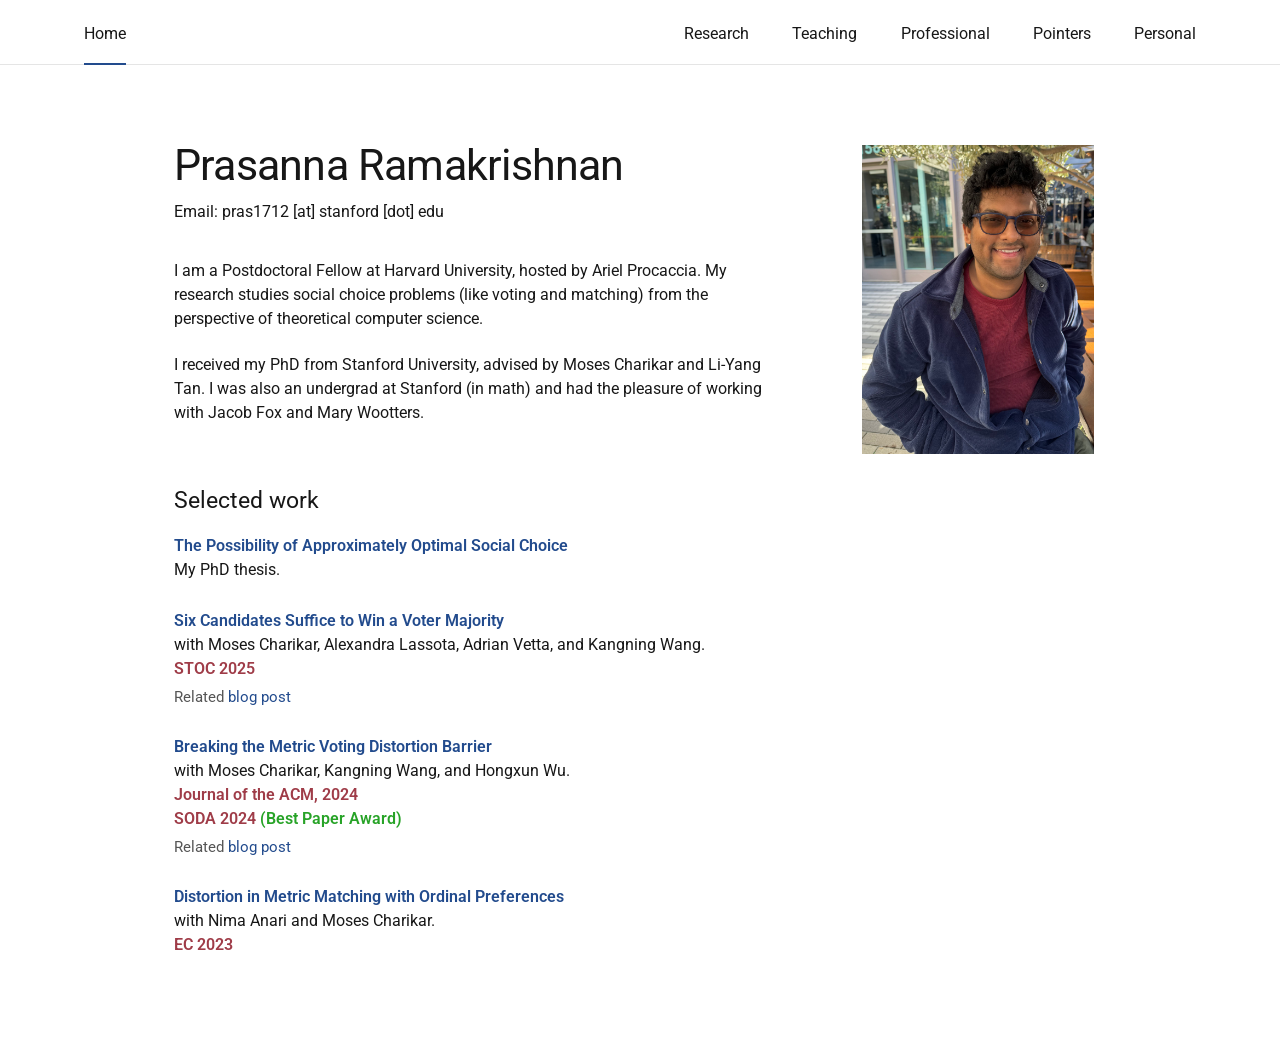
==== commit 6aa3d98b: "updated authors for stable on the edge, added blog posts to home" ====
--- a/index.html
+++ b/index.html
@@ -48,6 +48,7 @@
               <a class="paper-title" href="https://arxiv.org/abs/2411.03390">Six Candidates Suffice to Win a Voter Majority</a>
               <div>with Moses Charikar, Alexandra Lassota, Adrian Vetta, and Kangning Wang.</div>
               <div><span class="venue">STOC 2025</span></div>
+              <p class="paper-note">Related <a href="https://theorydish.blog/2026/09/11/condorcet-quintets-a-proof-from-the-book/">blog post</a></p>
             </li>
             <li class="paper-item">
               <a class="paper-title" href="https://arxiv.org/abs/2306.17838">Breaking the Metric Voting Distortion Barrier</a>
@@ -56,6 +57,7 @@
                 <span class="venue">Journal of the ACM, 2024</span><br>
                 <span class="venue">SODA 2024</span> <span class="award">(Best Paper Award)</span>
               </div>
+              <p class="paper-note">Related <a href="https://theorydish.blog/2023/09/25/optimal-metric-distortion-for-voting-a-proof-from-the-book/">blog post</a></p>
             </li>
             <li class="paper-item">
               <a class="paper-title" href="https://arxiv.org/abs/2305.12119">Distortion in Metric Matching with Ordinal Preferences</a>
--- a/styles.css
+++ b/styles.css
@@ -292,7 +292,8 @@
   margin-top: 1.15rem;
 }
 
-.pointer-note {
+.pointer-note,
+.paper-note {
   margin: 0.3rem 0 0;
   color: #555555;
   font-size: 0.95rem;
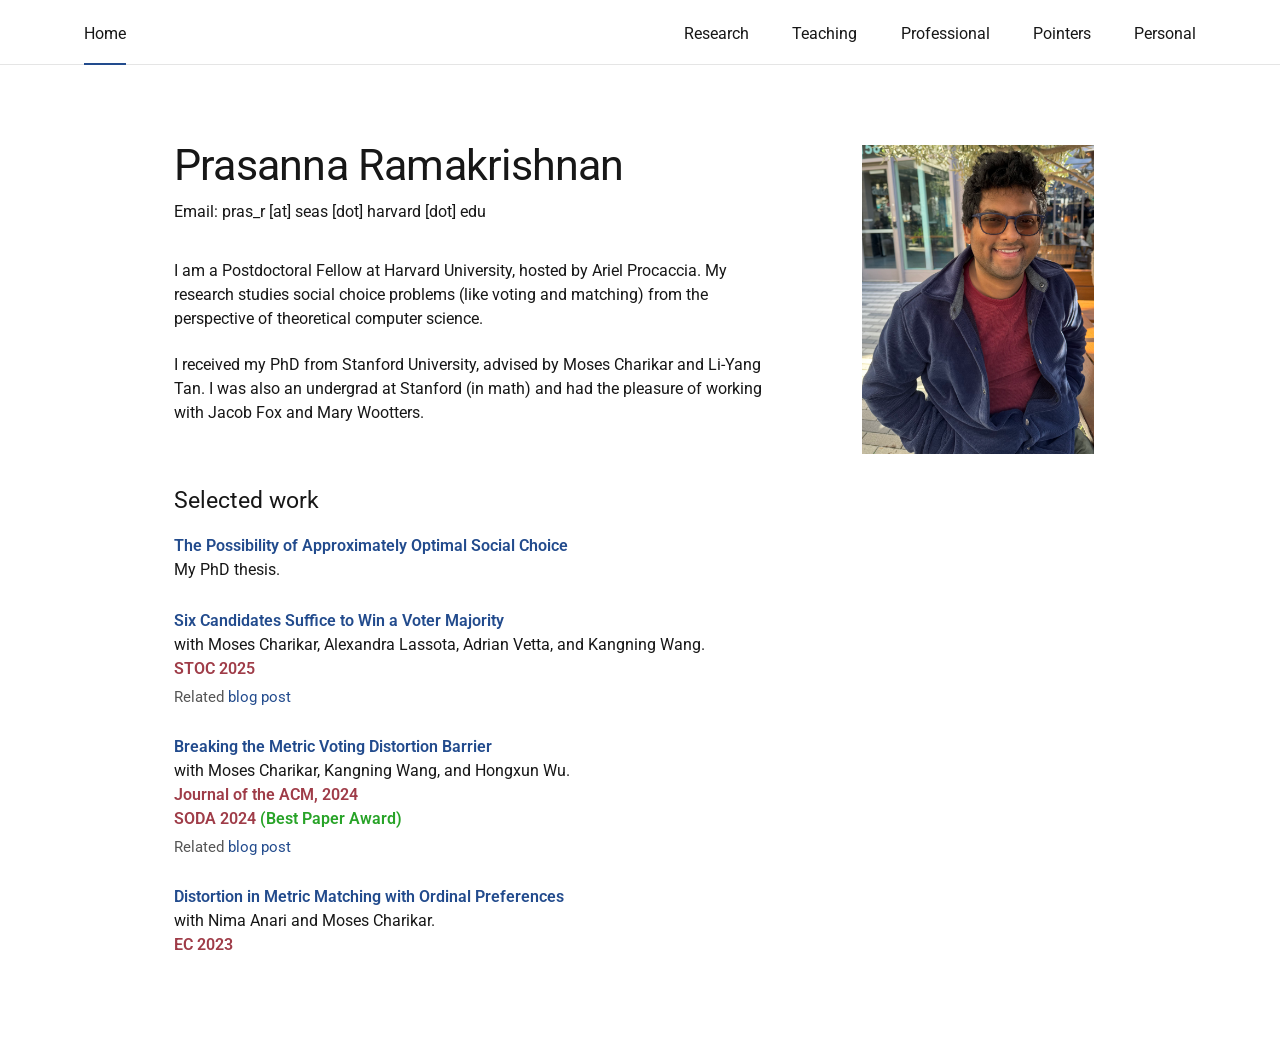
==== commit fd31a281: "email update" ====
--- a/index.html
+++ b/index.html
@@ -29,7 +29,7 @@
         <section class="intro" aria-labelledby="page-title">
           <div class="intro-copy">
             <h1 id="page-title">Prasanna Ramakrishnan</h1>
-            <p class="email">Email: pras1712 [at] stanford [dot] edu</p>
+            <p class="email">Email: pras_r [at] seas [dot] harvard [dot] edu</p>
             <div class="bio">
               <p>I am a Postdoctoral Fellow at Harvard University, hosted by Ariel Procaccia. My research studies social choice problems (like voting and matching) from the perspective of theoretical computer science.</p>
               <p>I received my PhD from Stanford University, advised by Moses Charikar and Li-Yang Tan. I was also an undergrad at Stanford (in math) and had the pleasure of working with Jacob Fox and Mary Wootters.</p>
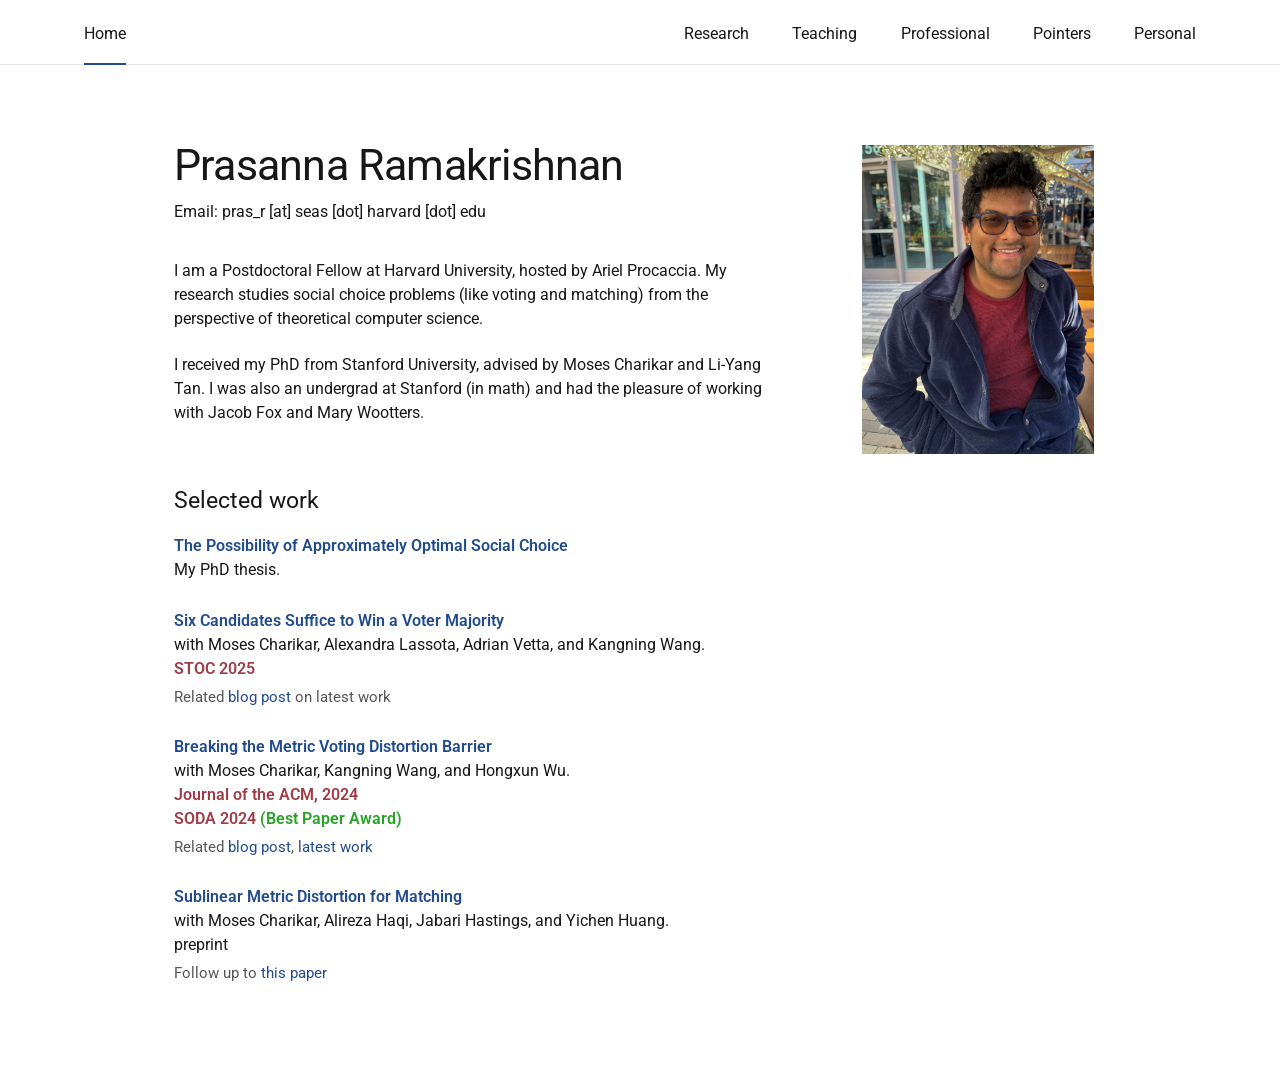
==== commit 14e34a38: "homepage selected papers update" ====
--- a/index.html
+++ b/index.html
@@ -48,7 +48,7 @@
               <a class="paper-title" href="https://arxiv.org/abs/2411.03390">Six Candidates Suffice to Win a Voter Majority</a>
               <div>with Moses Charikar, Alexandra Lassota, Adrian Vetta, and Kangning Wang.</div>
               <div><span class="venue">STOC 2025</span></div>
-              <p class="paper-note">Related <a href="https://theorydish.blog/2026/09/11/condorcet-quintets-a-proof-from-the-book/">blog post</a></p>
+              <p class="paper-note">Related <a href="https://theorydish.blog/2026/09/11/condorcet-quintets-a-proof-from-the-book/">blog post</a> on latest work</p>
             </li>
             <li class="paper-item">
               <a class="paper-title" href="https://arxiv.org/abs/2306.17838">Breaking the Metric Voting Distortion Barrier</a>
@@ -57,12 +57,13 @@
                 <span class="venue">Journal of the ACM, 2024</span><br>
                 <span class="venue">SODA 2024</span> <span class="award">(Best Paper Award)</span>
               </div>
-              <p class="paper-note">Related <a href="https://theorydish.blog/2023/09/25/optimal-metric-distortion-for-voting-a-proof-from-the-book/">blog post</a></p>
+              <p class="paper-note">Related <a href="https://theorydish.blog/2023/09/25/optimal-metric-distortion-for-voting-a-proof-from-the-book/">blog post</a>, <a href="https://arxiv.org/abs/2609.08259">latest work</a></p>
             </li>
             <li class="paper-item">
-              <a class="paper-title" href="https://arxiv.org/abs/2305.12119">Distortion in Metric Matching with Ordinal Preferences</a>
-              <div>with Nima Anari and Moses Charikar.</div>
-              <div><span class="venue">EC 2023</span></div>
+              <a class="paper-title" href="https://arxiv.org/abs/2611.05777">Sublinear Metric Distortion for Matching</a>
+              <div>with Moses Charikar, Alireza Haqi, Jabari Hastings, and Yichen Huang.</div>
+              <div>preprint</div>
+              <p class="paper-note">Follow up to <a href="https://arxiv.org/abs/2305.12119">this paper</a></p>
             </li>
           </ul>
         </section>
